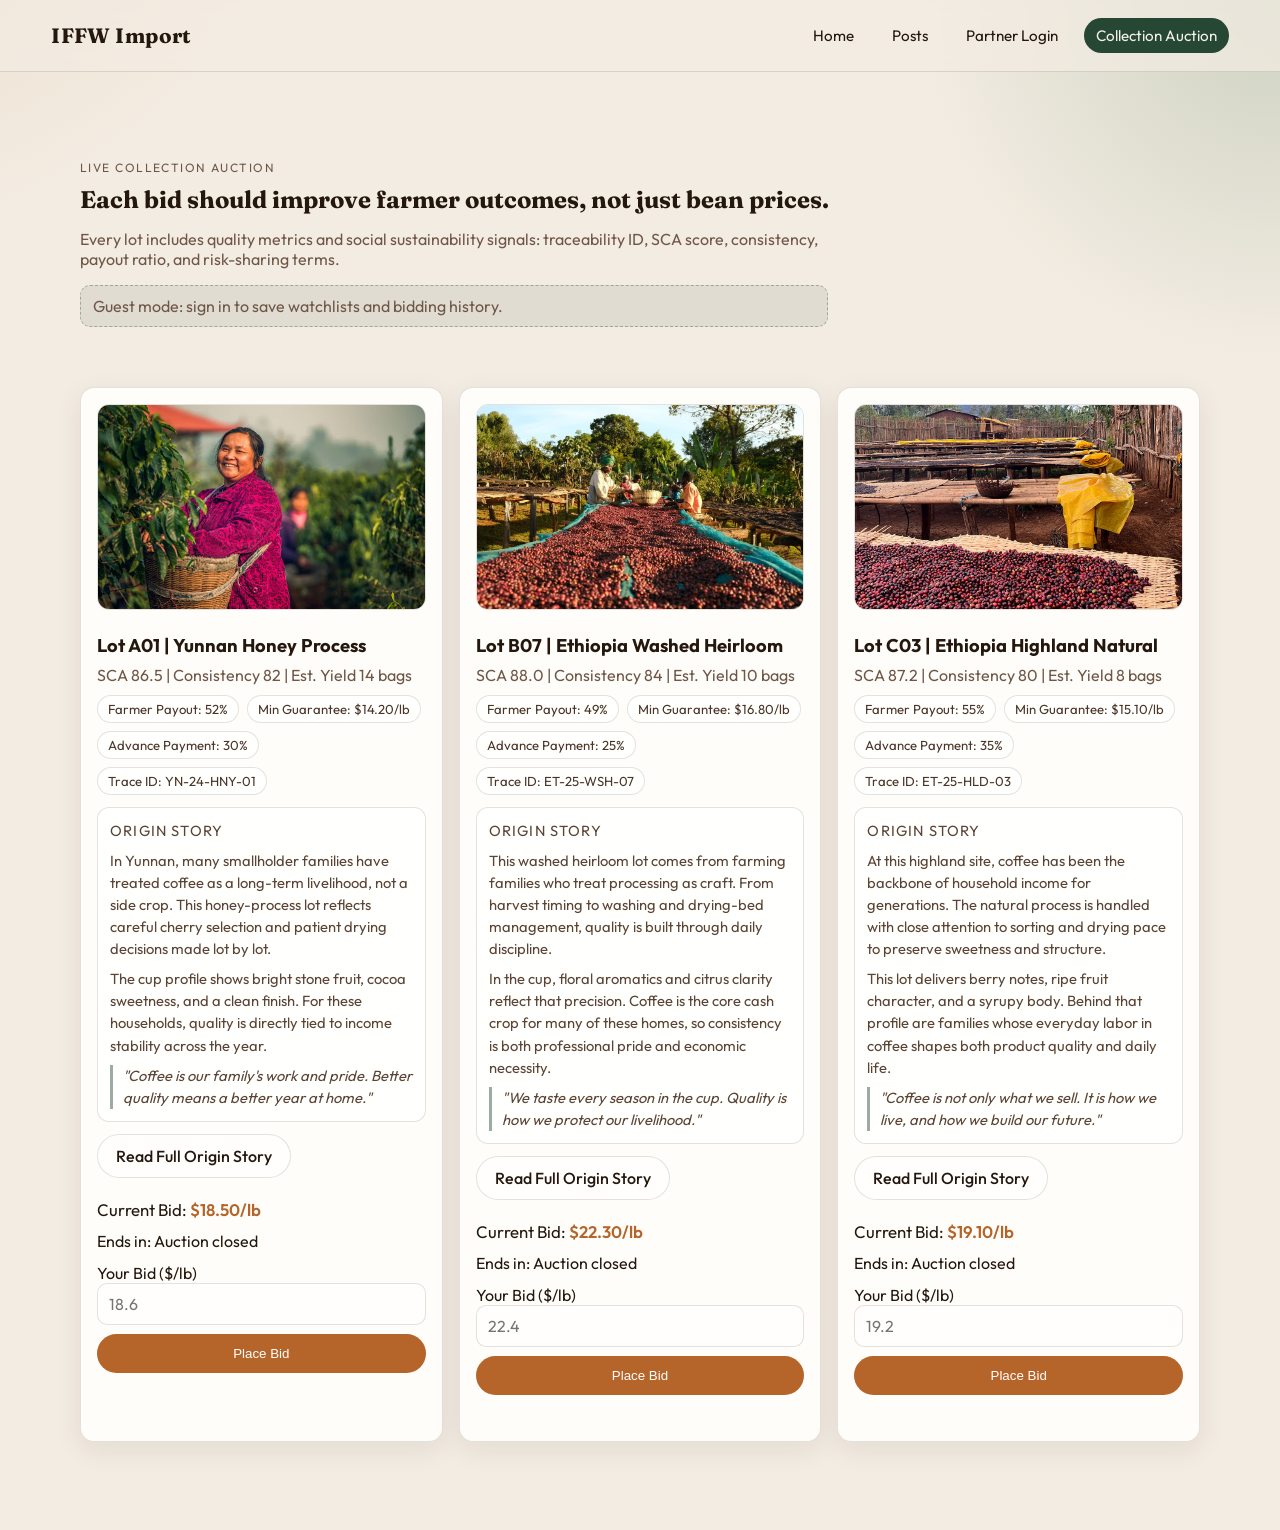
==== auction.html @ 06f8717d "Initial website launch version" ====
<!DOCTYPE html>
<html lang="en">
<head>
  <meta charset="UTF-8">
  <meta name="viewport" content="width=device-width, initial-scale=1.0">
  <title>Collection Auction | IFFW Import</title>
  <link rel="preconnect" href="https://fonts.googleapis.com">
  <link rel="preconnect" href="https://fonts.gstatic.com" crossorigin>
  <link href="https://fonts.googleapis.com/css2?family=Fraunces:opsz,wght@9..144,300;9..144,600;9..144,700&family=Outfit:wght@300;400;500;600&display=swap" rel="stylesheet">
  <link rel="stylesheet" href="styles.css">
</head>
<body class="page-auction">
  <div class="bg-orb orb-4" aria-hidden="true"></div>
  <header class="site-header">
    <a class="brand" href="index.html">IFFW Import</a>
    <nav class="main-nav" aria-label="Main Navigation">
      <a href="index.html">Home</a>
      <a href="posts.html">Posts</a>
      <a href="login.html">Partner Login</a>
      <a class="nav-cta" href="auction.html">Collection Auction</a>
    </nav>
  </header>

  <main class="auction-main">
    <section class="section auction-hero" data-reveal>
      <p class="eyebrow">Live Collection Auction</p>
      <h1>Each bid should improve farmer outcomes, not just bean prices.</h1>
      <p>
        Every lot includes quality metrics and social sustainability signals:
        traceability ID, SCA score, consistency, payout ratio, and risk-sharing terms.
      </p>
      <p id="member-note" class="member-note">Guest mode: sign in to save watchlists and bidding history.</p>
    </section>

    <section class="section lots-grid" data-reveal>
      <article class="lot-card" data-current-bid="18.5">
        <img class="lot-cover" src="assets/yunnan.jpg" alt="Yunnan coffee origin">
        <h2><a class="lot-title-link" href="origin-yunnan.html">Lot A01 | Yunnan Honey Process</a></h2>
        <p class="lot-meta">SCA 86.5 | Consistency 82 | Est. Yield 14 bags</p>
        <div class="lot-tags">
          <span>Farmer Payout: 52%</span>
          <span>Min Guarantee: $14.20/lb</span>
          <span>Advance Payment: 30%</span>
          <span>Trace ID: YN-24-HNY-01</span>
        </div>
        <div class="lot-story">
          <p class="lot-story-title">Origin Story</p>
          <p>
            In Yunnan, many smallholder families have treated coffee as a long-term livelihood, not a side crop.
            This honey-process lot reflects careful cherry selection and patient drying decisions made lot by lot.
          </p>
          <p>
            The cup profile shows bright stone fruit, cocoa sweetness, and a clean finish.
            For these households, quality is directly tied to income stability across the year.
          </p>
          <p class="farmer-quote">"Coffee is our family's work and pride. Better quality means a better year at home."</p>
        </div>
        <a class="btn btn-ghost btn-story" href="origin-yunnan.html">Read Full Origin Story</a>
        <p class="lot-price">Current Bid: <span class="price-value">$18.50/lb</span></p>
        <p class="lot-timer">Ends in: <span data-countdown="2026-03-18T18:00:00"></span></p>
        <form class="bid-form">
          <label>
            Your Bid ($/lb)
            <input type="number" step="0.1" min="18.6" placeholder="18.6" required>
          </label>
          <button class="btn btn-solid" type="submit">Place Bid</button>
        </form>
        <p class="feedback" aria-live="polite"></p>
      </article>

      <article class="lot-card" data-current-bid="22.3">
        <img class="lot-cover" src="assets/ethopia_farm.jpg" alt="Ethiopia coffee origin">
        <h2><a class="lot-title-link" href="origin-ethiopia-washed.html">Lot B07 | Ethiopia Washed Heirloom</a></h2>
        <p class="lot-meta">SCA 88.0 | Consistency 84 | Est. Yield 10 bags</p>
        <div class="lot-tags">
          <span>Farmer Payout: 49%</span>
          <span>Min Guarantee: $16.80/lb</span>
          <span>Advance Payment: 25%</span>
          <span>Trace ID: ET-25-WSH-07</span>
        </div>
        <div class="lot-story">
          <p class="lot-story-title">Origin Story</p>
          <p>
            This washed heirloom lot comes from farming families who treat processing as craft.
            From harvest timing to washing and drying-bed management, quality is built through daily discipline.
          </p>
          <p>
            In the cup, floral aromatics and citrus clarity reflect that precision.
            Coffee is the core cash crop for many of these homes, so consistency is both professional pride and economic necessity.
          </p>
          <p class="farmer-quote">"We taste every season in the cup. Quality is how we protect our livelihood."</p>
        </div>
        <a class="btn btn-ghost btn-story" href="origin-ethiopia-washed.html">Read Full Origin Story</a>
        <p class="lot-price">Current Bid: <span class="price-value">$22.30/lb</span></p>
        <p class="lot-timer">Ends in: <span data-countdown="2026-03-16T21:30:00"></span></p>
        <form class="bid-form">
          <label>
            Your Bid ($/lb)
            <input type="number" step="0.1" min="22.4" placeholder="22.4" required>
          </label>
          <button class="btn btn-solid" type="submit">Place Bid</button>
        </form>
        <p class="feedback" aria-live="polite"></p>
      </article>

      <article class="lot-card" data-current-bid="19.1">
        <img class="lot-cover" src="assets/ethopia2.jpg" alt="Ethiopia highland coffee origin">
        <h2><a class="lot-title-link" href="origin-ethiopia-highland.html">Lot C03 | Ethiopia Highland Natural</a></h2>
        <p class="lot-meta">SCA 87.2 | Consistency 80 | Est. Yield 8 bags</p>
        <div class="lot-tags">
          <span>Farmer Payout: 55%</span>
          <span>Min Guarantee: $15.10/lb</span>
          <span>Advance Payment: 35%</span>
          <span>Trace ID: ET-25-HLD-03</span>
        </div>
        <div class="lot-story">
          <p class="lot-story-title">Origin Story</p>
          <p>
            At this highland site, coffee has been the backbone of household income for generations.
            The natural process is handled with close attention to sorting and drying pace to preserve sweetness and structure.
          </p>
          <p>
            This lot delivers berry notes, ripe fruit character, and a syrupy body.
            Behind that profile are families whose everyday labor in coffee shapes both product quality and daily life.
          </p>
          <p class="farmer-quote">"Coffee is not only what we sell. It is how we live, and how we build our future."</p>
        </div>
        <a class="btn btn-ghost btn-story" href="origin-ethiopia-highland.html">Read Full Origin Story</a>
        <p class="lot-price">Current Bid: <span class="price-value">$19.10/lb</span></p>
        <p class="lot-timer">Ends in: <span data-countdown="2026-03-19T14:45:00"></span></p>
        <form class="bid-form">
          <label>
            Your Bid ($/lb)
            <input type="number" step="0.1" min="19.2" placeholder="19.2" required>
          </label>
          <button class="btn btn-solid" type="submit">Place Bid</button>
        </form>
        <p class="feedback" aria-live="polite"></p>
      </article>
    </section>
  </main>

  <script src="app.js"></script>
</body>
</html>
---- styles.css ----
:root {
  --bg: #f3ece2;
  --surface: #fffdf9;
  --ink: #24170d;
  --muted: #6f5748;
  --accent: #b5652a;
  --accent-2: #264734;
  --line: rgba(36, 23, 13, 0.12);
  --shadow: 0 18px 45px rgba(52, 27, 10, 0.13);
  --radius-lg: 20px;
  --radius-md: 14px;
}

*,
*::before,
*::after {
  box-sizing: border-box;
}

html,
body {
  margin: 0;
  padding: 0;
  font-family: "Outfit", "Segoe UI", sans-serif;
  color: var(--ink);
  background:
    radial-gradient(1100px circle at -15% -20%, rgba(206, 145, 96, 0.3), transparent 50%),
    radial-gradient(900px circle at 100% 0%, rgba(77, 120, 86, 0.23), transparent 40%),
    var(--bg);
  min-height: 100%;
}

a {
  color: inherit;
}

.bg-orb {
  position: fixed;
  border-radius: 999px;
  filter: blur(35px);
  pointer-events: none;
  z-index: -1;
  opacity: 0.4;
  animation: drift 8s ease-in-out infinite alternate;
}

.orb-1 {
  width: 260px;
  height: 260px;
  background: #d2a16f;
  left: -80px;
  top: 130px;
}

.orb-2 {
  width: 320px;
  height: 320px;
  background: #7ca38f;
  right: -120px;
  top: 320px;
}

.orb-3 {
  width: 320px;
  height: 320px;
  background: #d8b388;
  right: -120px;
  top: 120px;
}

.orb-4 {
  width: 280px;
  height: 280px;
  background: #7d9e86;
  left: -110px;
  top: 220px;
}

.site-header {
  position: sticky;
  top: 0;
  z-index: 12;
  display: flex;
  justify-content: space-between;
  align-items: center;
  padding: 18px clamp(18px, 4vw, 52px);
  backdrop-filter: blur(10px);
  background: rgba(243, 236, 226, 0.72);
  border-bottom: 1px solid var(--line);
}

.brand {
  font-family: "Fraunces", "Times New Roman", serif;
  font-size: 1.3rem;
  font-weight: 700;
  text-decoration: none;
  letter-spacing: 0.02em;
}

.main-nav {
  display: flex;
  gap: 14px;
  align-items: center;
}

.main-nav a {
  text-decoration: none;
  padding: 8px 12px;
  border-radius: 999px;
  font-size: 0.95rem;
}

.main-nav a:hover {
  background: rgba(181, 101, 42, 0.12);
}

.main-nav .nav-cta {
  background: var(--accent-2);
  color: #f4f1eb;
}

.section {
  width: min(1120px, 92vw);
  margin: 0 auto;
  padding: clamp(44px, 8vw, 88px) 0;
}

.hero {
  display: grid;
  gap: 28px;
  grid-template-columns: 1.2fr 0.9fr;
  align-items: stretch;
}

.hero-copy h1,
.auth-intro h1,
.auction-hero h1,
.section-head h2 {
  font-family: "Fraunces", "Times New Roman", serif;
  line-height: 1.1;
  margin: 0;
}

.hero-copy h1 {
  font-size: clamp(2rem, 4vw, 3.2rem);
  max-width: 14ch;
}

.hero-copy p {
  color: var(--muted);
  max-width: 58ch;
  margin: 16px 0 0;
}

.eyebrow {
  text-transform: uppercase;
  letter-spacing: 0.12em;
  font-size: 0.75rem;
  color: var(--accent-2);
  margin: 0 0 12px;
}

.hero-actions {
  margin-top: 26px;
  display: flex;
  gap: 12px;
  flex-wrap: wrap;
}

.btn {
  display: inline-flex;
  align-items: center;
  justify-content: center;
  border-radius: 999px;
  border: 1px solid transparent;
  padding: 11px 18px;
  font-weight: 500;
  cursor: pointer;
  text-decoration: none;
}

.btn-solid {
  background: var(--accent);
  color: #fff;
}

.btn-solid:hover {
  filter: brightness(1.05);
}

.btn-ghost {
  border-color: var(--line);
  background: rgba(255, 255, 255, 0.65);
}

.impact-board {
  background: linear-gradient(160deg, #fffdfb, #f3e4d5);
  border: 1px solid var(--line);
  border-radius: var(--radius-lg);
  box-shadow: var(--shadow);
  padding: 20px;
}

.impact-board h2 {
  margin: 2px 0 16px;
  font-family: "Fraunces", "Times New Roman", serif;
}

.impact-grid {
  display: grid;
  gap: 12px;
  grid-template-columns: repeat(2, minmax(120px, 1fr));
}

.impact-grid article {
  border-radius: 12px;
  padding: 14px;
  border: 1px solid var(--line);
  background: rgba(255, 255, 255, 0.8);
}

.impact-number {
  margin: 0;
  font-size: 1.5rem;
  color: var(--accent);
  font-family: "Fraunces", "Times New Roman", serif;
}

.impact-grid p {
  margin: 8px 0 0;
  color: var(--muted);
  font-size: 0.92rem;
}

.cards-row {
  display: grid;
  gap: 16px;
  grid-template-columns: repeat(3, minmax(210px, 1fr));
}

.text-cards .value-card {
  display: grid;
  align-content: start;
  gap: 8px;
}

.value-card {
  border-radius: var(--radius-md);
  background: var(--surface);
  border: 1px solid var(--line);
  padding: 18px;
  box-shadow: 0 8px 24px rgba(40, 20, 5, 0.08);
}

.value-card img {
  width: 46px;
  height: 46px;
  margin-bottom: 8px;
}

.value-card h3 {
  margin: 4px 0 8px;
  font-size: 1.1rem;
}

.value-card p {
  margin: 0;
  color: var(--muted);
}

.card-label {
  margin: 0;
  letter-spacing: 0.1em;
  text-transform: uppercase;
  font-size: 0.74rem;
  color: var(--accent-2);
}

.section-head {
  margin-bottom: 24px;
}

.section-head h2 {
  font-size: clamp(1.7rem, 2.6vw, 2.5rem);
  margin-top: 6px;
}

.about-detail p {
  margin: 0 0 14px;
  color: var(--muted);
  max-width: 78ch;
  line-height: 1.65;
}

.statements {
  display: grid;
  grid-template-columns: 1fr 1fr;
  gap: 16px;
  padding-top: 8px;
}

.statement-card {
  border-radius: var(--radius-lg);
  border: 1px solid var(--line);
  background: linear-gradient(145deg, #fffdf9, #f5ece0);
  box-shadow: 0 8px 28px rgba(36, 20, 4, 0.08);
  padding: 22px;
}

.statement-card h2 {
  margin: 0 0 10px;
  font-family: "Fraunces", "Times New Roman", serif;
  font-size: clamp(1.35rem, 2vw, 1.85rem);
  line-height: 1.25;
}

.statement-card p:last-child {
  margin: 0;
  color: var(--muted);
}

.strategy-layout {
  display: grid;
  grid-template-columns: 1.2fr 0.8fr;
  gap: 20px;
}

.timeline-grid {
  display: grid;
  grid-template-columns: repeat(3, minmax(220px, 1fr));
  gap: 14px;
}

.timeline-card {
  border-radius: var(--radius-md);
  border: 1px solid var(--line);
  background: var(--surface);
  padding: 16px;
  box-shadow: 0 8px 28px rgba(36, 20, 4, 0.08);
}

.timeline-step {
  margin: 0 0 8px;
  font-size: 0.8rem;
  text-transform: uppercase;
  letter-spacing: 0.08em;
  color: var(--accent);
}

.timeline-card h3 {
  margin: 0 0 8px;
  font-family: "Fraunces", "Times New Roman", serif;
}

.timeline-card p {
  margin: 0;
  color: var(--muted);
}

.rule-sheet {
  margin-top: 14px;
  border-radius: var(--radius-md);
  background: linear-gradient(145deg, #fef9f2, #f3ecdf);
  border: 1px solid var(--line);
  padding: 16px;
}

.rule-sheet h3 {
  margin: 0 0 10px;
  font-family: "Fraunces", "Times New Roman", serif;
}

.strategy-main {
  background: var(--surface);
  border-radius: var(--radius-lg);
  padding: 24px;
  border: 1px solid var(--line);
}

.strategy-main p {
  color: var(--muted);
  margin-top: 0;
}

.clean-list {
  margin: 0;
  padding-left: 18px;
}

.clean-list li {
  margin-bottom: 10px;
}

.cert-stack {
  background: linear-gradient(150deg, #ecf4ec, #fdf9f3);
  border-radius: var(--radius-lg);
  border: 1px solid var(--line);
  padding: 18px;
  display: grid;
  grid-template-columns: repeat(3, 1fr);
  align-items: center;
  gap: 12px;
}

.cert-stack img {
  width: 100%;
  max-width: 112px;
  margin: 0 auto;
  display: block;
}

.swot-grid {
  display: grid;
  grid-template-columns: repeat(2, minmax(220px, 1fr));
  gap: 14px;
}

.swot-grid article,
.map-grid article,
.lot-card,
.auth-card {
  border-radius: var(--radius-md);
  border: 1px solid var(--line);
  background: var(--surface);
  box-shadow: 0 8px 28px rgba(36, 20, 4, 0.08);
}

.swot-grid article {
  padding: 16px;
}

.swot-grid h3 {
  margin: 0 0 8px;
  font-family: "Fraunces", "Times New Roman", serif;
}

.swot-grid p,
.map-grid p,
.lot-meta {
  margin: 0;
  color: var(--muted);
}

.map-grid {
  margin-top: 14px;
  display: grid;
  gap: 14px;
  grid-template-columns: repeat(4, minmax(180px, 1fr));
}

.map-grid article {
  padding: 14px;
}

.map-grid h4 {
  margin: 0 0 8px;
}

.site-footer {
  border-top: 1px solid var(--line);
  text-align: center;
  padding: 20px;
  color: var(--muted);
}

.auth-shell {
  width: min(1120px, 92vw);
  margin: 0 auto;
  display: grid;
  grid-template-columns: 1.05fr 0.95fr;
  gap: 22px;
  padding: clamp(30px, 8vw, 80px) 0;
}

.auth-intro p {
  color: var(--muted);
}

.auth-card {
  padding: 18px;
  max-width: 520px;
}

.auth-tabs {
  display: grid;
  grid-template-columns: 1fr 1fr;
  gap: 8px;
  margin-bottom: 16px;
}

.tab-btn {
  padding: 10px;
  border-radius: 10px;
  border: 1px solid var(--line);
  background: #f7f3ec;
  cursor: pointer;
}

.tab-btn.is-active {
  background: var(--accent-2);
  color: #f4f2ed;
}

.auth-form {
  display: grid;
  gap: 12px;
}

.auth-form label {
  display: grid;
  gap: 6px;
  font-size: 0.92rem;
}

input,
select {
  width: 100%;
  border: 1px solid var(--line);
  border-radius: 10px;
  padding: 10px 11px;
  font: inherit;
  background: #fffefc;
}

.is-hidden {
  display: none;
}

.feedback {
  min-height: 1.3em;
  margin: 10px 0 0;
  color: var(--accent-2);
  font-size: 0.95rem;
}

.auction-main .auction-hero {
  padding-bottom: 30px;
}

.auction-hero p {
  color: var(--muted);
  max-width: 68ch;
}

.member-note {
  margin-top: 14px;
  background: rgba(38, 71, 52, 0.09);
  border: 1px dashed rgba(38, 71, 52, 0.35);
  border-radius: 10px;
  padding: 10px 12px;
}

.lots-grid {
  padding-top: 14px;
  display: grid;
  gap: 16px;
  grid-template-columns: repeat(3, minmax(240px, 1fr));
}

.lot-card {
  padding: 16px;
}

.lot-cover {
  width: 100%;
  aspect-ratio: 16 / 10;
  object-fit: cover;
  border-radius: 12px;
  border: 1px solid var(--line);
  margin-bottom: 12px;
}

.lot-tags {
  display: flex;
  gap: 8px;
  flex-wrap: wrap;
  margin: 10px 0 12px;
}

.lot-tags span {
  border-radius: 999px;
  border: 1px solid var(--line);
  background: rgba(255, 255, 255, 0.7);
  padding: 5px 10px;
  font-size: 0.82rem;
  color: #4a3528;
}

.lot-story {
  border: 1px solid var(--line);
  background: rgba(255, 255, 255, 0.68);
  border-radius: 12px;
  padding: 12px;
  margin: 0 0 12px;
}

.lot-story-title {
  margin: 0 0 6px;
  text-transform: uppercase;
  letter-spacing: 0.08em;
  font-size: 0.73rem;
  color: var(--accent-2);
}

.lot-story p {
  margin: 0 0 8px;
  color: #5b4435;
  line-height: 1.5;
  font-size: 0.92rem;
}

.lot-story p:last-child {
  margin-bottom: 0;
}

.farmer-quote {
  margin-top: 10px;
  padding-left: 10px;
  border-left: 3px solid rgba(38, 71, 52, 0.45);
  color: #355745;
  font-style: italic;
}

.lot-card h2 {
  margin: 8px 0;
  font-size: 1.15rem;
}

.lot-title-link {
  text-decoration: none;
}

.lot-title-link:hover {
  text-decoration: underline;
  text-underline-offset: 2px;
}

.btn-story {
  margin-bottom: 10px;
}

.lot-price {
  margin: 11px 0;
  font-size: 1.05rem;
}

.price-value {
  color: var(--accent);
  font-weight: 600;
}

.lot-timer {
  margin: 0 0 12px;
}

.bid-form {
  display: grid;
  gap: 9px;
}

[data-reveal] {
  opacity: 0;
  transform: translateY(16px);
  transition: opacity 0.55s ease, transform 0.55s ease;
}

[data-reveal].is-visible {
  opacity: 1;
  transform: translateY(0);
}

.origin-hero {
  display: grid;
  grid-template-columns: 1fr 1fr;
  gap: 20px;
  align-items: stretch;
}

.origin-figure img {
  width: 100%;
  height: 100%;
  min-height: 320px;
  object-fit: cover;
  border-radius: var(--radius-lg);
  border: 1px solid var(--line);
  box-shadow: var(--shadow);
}

.origin-intro {
  border: 1px solid var(--line);
  border-radius: var(--radius-lg);
  background: var(--surface);
  box-shadow: 0 8px 28px rgba(36, 20, 4, 0.08);
  padding: 20px;
  display: grid;
  align-content: start;
  gap: 10px;
}

.origin-intro h1 {
  margin: 0;
  font-family: "Fraunces", "Times New Roman", serif;
  line-height: 1.2;
}

.origin-intro p {
  margin: 0;
  color: var(--muted);
}

.origin-grid {
  display: grid;
  grid-template-columns: repeat(3, minmax(210px, 1fr));
  gap: 14px;
  padding-top: 20px;
}

.origin-panel {
  border: 1px solid var(--line);
  border-radius: var(--radius-md);
  background: var(--surface);
  box-shadow: 0 8px 24px rgba(36, 20, 4, 0.08);
  padding: 16px;
}

.origin-panel h2 {
  margin: 0 0 8px;
  font-family: "Fraunces", "Times New Roman", serif;
  font-size: 1.2rem;
}

.origin-panel p {
  margin: 0;
  color: var(--muted);
  line-height: 1.55;
}

.origin-quote {
  padding-top: 6px;
}

.origin-quote p {
  margin: 0;
  border-left: 4px solid rgba(38, 71, 52, 0.5);
  padding: 14px 0 14px 14px;
  color: #355745;
  font-style: italic;
  font-size: 1.05rem;
  background: rgba(255, 255, 255, 0.55);
  border-radius: 8px;
}

.post-hero h1 {
  margin: 0;
  font-family: "Fraunces", "Times New Roman", serif;
  font-size: clamp(1.9rem, 3vw, 2.8rem);
  line-height: 1.15;
  max-width: 18ch;
}

.post-hero p {
  margin: 12px 0 0;
  color: var(--muted);
  max-width: 76ch;
}

.post-article {
  border: 1px solid var(--line);
  border-radius: var(--radius-lg);
  background: var(--surface);
  box-shadow: 0 8px 30px rgba(36, 20, 4, 0.08);
  padding: 24px;
}

.post-article h2 {
  margin: 18px 0 8px;
  font-family: "Fraunces", "Times New Roman", serif;
  font-size: 1.35rem;
}

.post-article p {
  margin: 0;
  color: var(--muted);
  line-height: 1.6;
}

.post-stat {
  display: inline-flex;
  flex-direction: column;
  gap: 2px;
  border-radius: 12px;
  border: 1px solid rgba(181, 101, 42, 0.35);
  background: rgba(181, 101, 42, 0.08);
  padding: 12px 14px;
}

.post-stat-num {
  margin: 0;
  font-size: clamp(2rem, 3.8vw, 2.8rem);
  line-height: 1;
  color: var(--accent);
  font-family: "Fraunces", "Times New Roman", serif;
}

.post-stat-label {
  margin: 0;
  font-size: 0.86rem;
  color: #6d4d37;
  max-width: 46ch;
}

.post-endnote {
  margin-top: 16px !important;
  padding-left: 10px;
  border-left: 3px solid rgba(38, 71, 52, 0.45);
}

.post-actions {
  display: flex;
  gap: 10px;
  margin-top: 18px;
  flex-wrap: wrap;
}

.post-list {
  display: grid;
  grid-template-columns: repeat(3, minmax(230px, 1fr));
  gap: 14px;
  padding-top: 10px;
}

.post-card {
  border: 1px solid var(--line);
  border-radius: var(--radius-md);
  background: var(--surface);
  box-shadow: 0 8px 26px rgba(36, 20, 4, 0.08);
  padding: 16px;
  display: grid;
  align-content: start;
  gap: 10px;
}

.post-meta {
  margin: 0;
  font-size: 0.75rem;
  letter-spacing: 0.08em;
  text-transform: uppercase;
  color: var(--accent-2);
}

.post-card h2 {
  margin: 0;
  font-family: "Fraunces", "Times New Roman", serif;
  font-size: 1.3rem;
  line-height: 1.25;
}

.post-card p {
  margin: 0;
  color: var(--muted);
  line-height: 1.55;
}

@keyframes drift {
  from {
    transform: translateY(0) translateX(0);
  }
  to {
    transform: translateY(-18px) translateX(14px);
  }
}

@media (max-width: 980px) {
  .hero,
  .strategy-layout,
  .auth-shell,
  .origin-hero,
  .statements {
    grid-template-columns: 1fr;
  }

  .origin-grid,
  .timeline-grid,
  .cards-row,
  .post-list,
  .lots-grid {
    grid-template-columns: repeat(2, minmax(220px, 1fr));
  }

  .map-grid {
    grid-template-columns: repeat(2, minmax(180px, 1fr));
  }

  .auth-card {
    max-width: 100%;
  }
}

@media (max-width: 640px) {
  .site-header {
    flex-direction: column;
    gap: 10px;
    align-items: flex-start;
  }

  .main-nav {
    flex-wrap: wrap;
  }

  .impact-grid,
  .timeline-grid,
  .cards-row,
  .post-list,
  .swot-grid,
  .map-grid,
  .lots-grid {
    grid-template-columns: 1fr;
  }

  .cert-stack {
    grid-template-columns: 1fr;
    justify-items: center;
  }
}
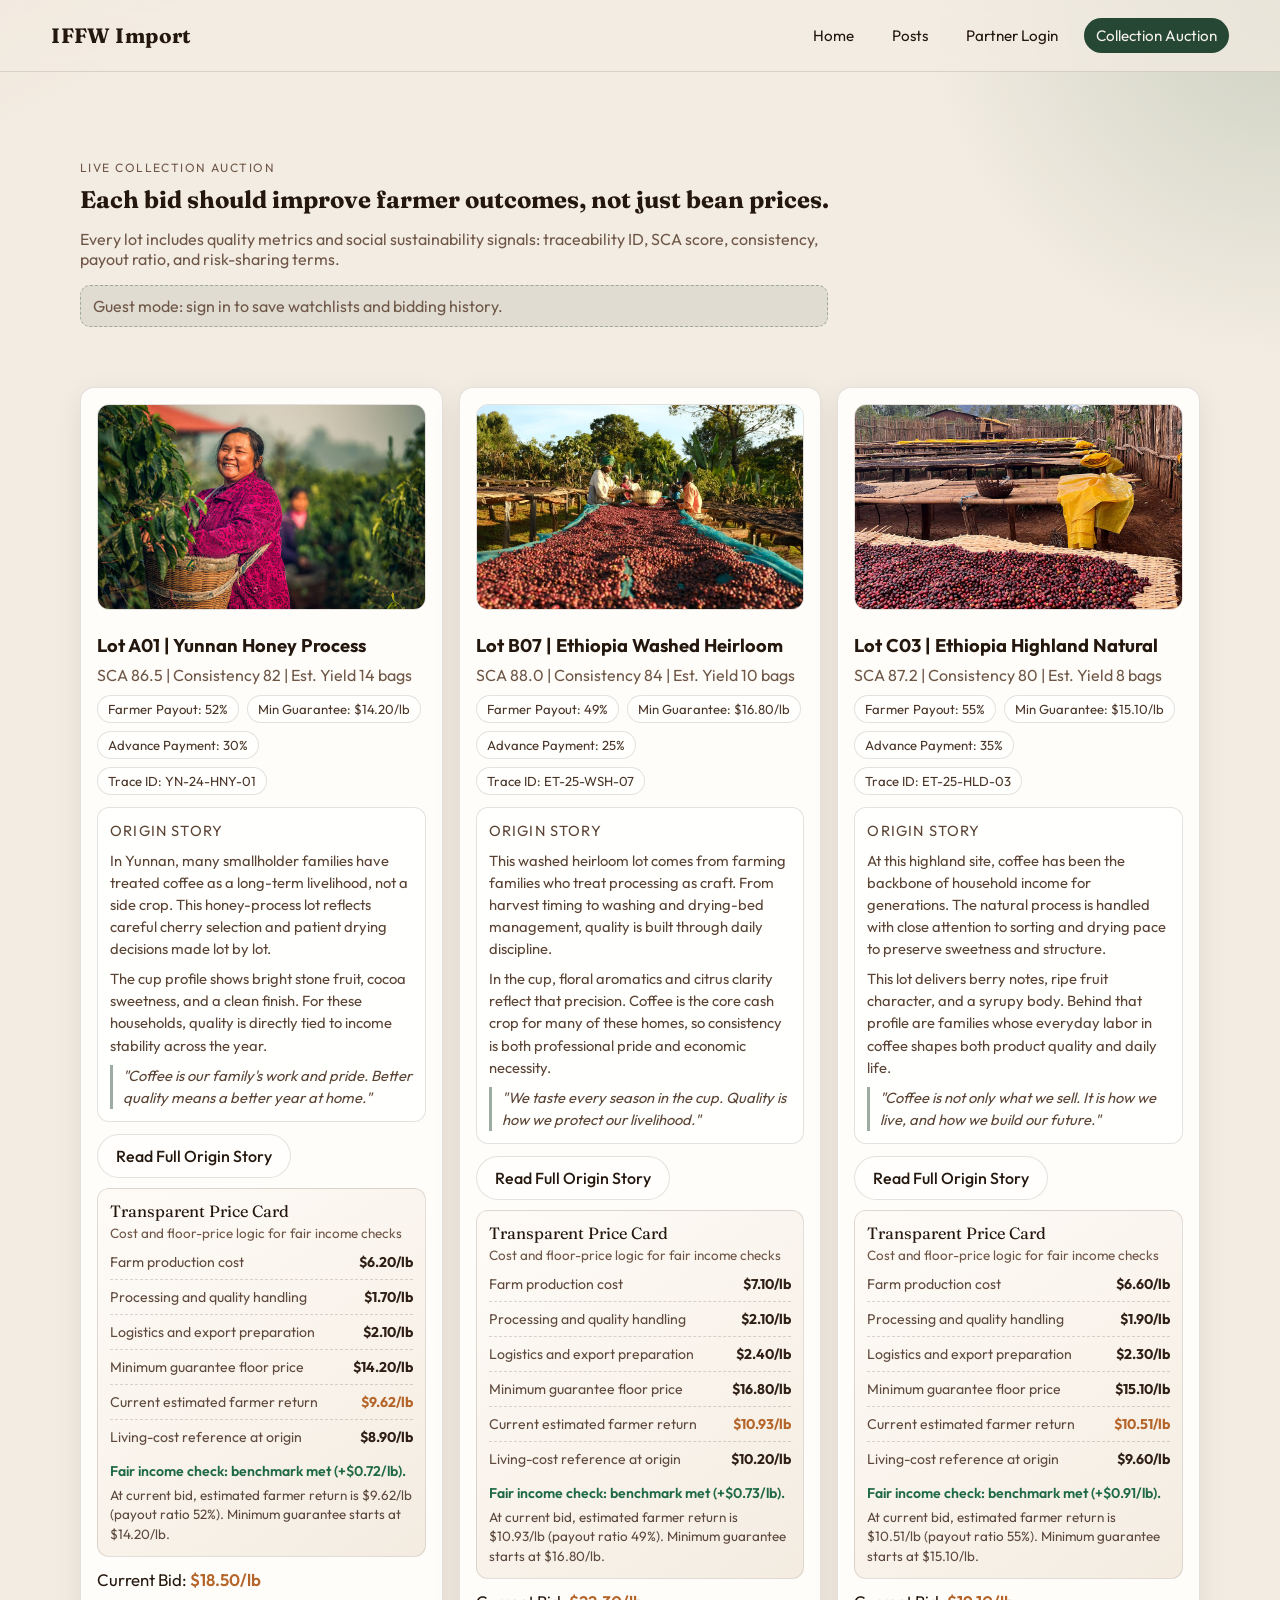
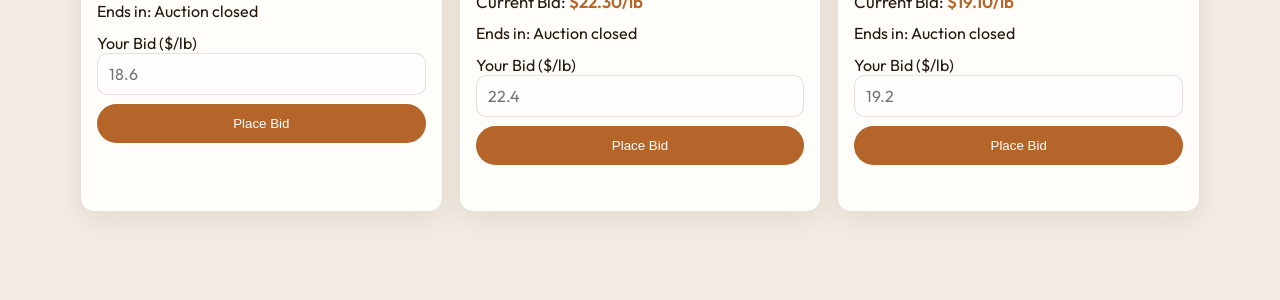
==== commit 625e18e9: "Add transparent pricing cards and fair-income checks per lot" ====
--- a/auction.html
+++ b/auction.html
@@ -33,7 +33,7 @@
     </section>
 
     <section class="section lots-grid" data-reveal>
-      <article class="lot-card" data-current-bid="18.5">
+      <article class="lot-card" data-current-bid="18.5" data-payout-ratio="0.52" data-farm-cost="6.20" data-process-cost="1.70" data-logistics-cost="2.10" data-living-price="8.90" data-min-guarantee="14.20">
         <img class="lot-cover" src="assets/yunnan.jpg" alt="Yunnan coffee origin">
         <h2><a class="lot-title-link" href="origin-yunnan.html">Lot A01 | Yunnan Honey Process</a></h2>
         <p class="lot-meta">SCA 86.5 | Consistency 82 | Est. Yield 14 bags</p>
@@ -56,6 +56,18 @@
           <p class="farmer-quote">"Coffee is our family's work and pride. Better quality means a better year at home."</p>
         </div>
         <a class="btn btn-ghost btn-story" href="origin-yunnan.html">Read Full Origin Story</a>
+        <div class="price-card">
+          <p class="price-card-title">Transparent Price Card</p>
+          <p class="price-card-sub">Cost and floor-price logic for fair income checks</p>
+          <div class="price-row"><span>Farm production cost</span><strong>$6.20/lb</strong></div>
+          <div class="price-row"><span>Processing and quality handling</span><strong>$1.70/lb</strong></div>
+          <div class="price-row"><span>Logistics and export preparation</span><strong>$2.10/lb</strong></div>
+          <div class="price-row"><span>Minimum guarantee floor price</span><strong>$14.20/lb</strong></div>
+          <div class="price-row emphasis"><span>Current estimated farmer return</span><strong data-field="farmer-return">$0.00/lb</strong></div>
+          <div class="price-row"><span>Living-cost reference at origin</span><strong data-field="living-price">$8.90/lb</strong></div>
+          <p class="price-status" data-field="fair-status"></p>
+          <p class="price-note" data-field="fair-note"></p>
+        </div>
         <p class="lot-price">Current Bid: <span class="price-value">$18.50/lb</span></p>
         <p class="lot-timer">Ends in: <span data-countdown="2026-03-18T18:00:00"></span></p>
         <form class="bid-form">
@@ -68,7 +80,7 @@
         <p class="feedback" aria-live="polite"></p>
       </article>
 
-      <article class="lot-card" data-current-bid="22.3">
+      <article class="lot-card" data-current-bid="22.3" data-payout-ratio="0.49" data-farm-cost="7.10" data-process-cost="2.10" data-logistics-cost="2.40" data-living-price="10.20" data-min-guarantee="16.80">
         <img class="lot-cover" src="assets/ethopia_farm.jpg" alt="Ethiopia coffee origin">
         <h2><a class="lot-title-link" href="origin-ethiopia-washed.html">Lot B07 | Ethiopia Washed Heirloom</a></h2>
         <p class="lot-meta">SCA 88.0 | Consistency 84 | Est. Yield 10 bags</p>
@@ -91,6 +103,18 @@
           <p class="farmer-quote">"We taste every season in the cup. Quality is how we protect our livelihood."</p>
         </div>
         <a class="btn btn-ghost btn-story" href="origin-ethiopia-washed.html">Read Full Origin Story</a>
+        <div class="price-card">
+          <p class="price-card-title">Transparent Price Card</p>
+          <p class="price-card-sub">Cost and floor-price logic for fair income checks</p>
+          <div class="price-row"><span>Farm production cost</span><strong>$7.10/lb</strong></div>
+          <div class="price-row"><span>Processing and quality handling</span><strong>$2.10/lb</strong></div>
+          <div class="price-row"><span>Logistics and export preparation</span><strong>$2.40/lb</strong></div>
+          <div class="price-row"><span>Minimum guarantee floor price</span><strong>$16.80/lb</strong></div>
+          <div class="price-row emphasis"><span>Current estimated farmer return</span><strong data-field="farmer-return">$0.00/lb</strong></div>
+          <div class="price-row"><span>Living-cost reference at origin</span><strong data-field="living-price">$10.20/lb</strong></div>
+          <p class="price-status" data-field="fair-status"></p>
+          <p class="price-note" data-field="fair-note"></p>
+        </div>
         <p class="lot-price">Current Bid: <span class="price-value">$22.30/lb</span></p>
         <p class="lot-timer">Ends in: <span data-countdown="2026-03-16T21:30:00"></span></p>
         <form class="bid-form">
@@ -103,7 +127,7 @@
         <p class="feedback" aria-live="polite"></p>
       </article>
 
-      <article class="lot-card" data-current-bid="19.1">
+      <article class="lot-card" data-current-bid="19.1" data-payout-ratio="0.55" data-farm-cost="6.60" data-process-cost="1.90" data-logistics-cost="2.30" data-living-price="9.60" data-min-guarantee="15.10">
         <img class="lot-cover" src="assets/ethopia2.jpg" alt="Ethiopia highland coffee origin">
         <h2><a class="lot-title-link" href="origin-ethiopia-highland.html">Lot C03 | Ethiopia Highland Natural</a></h2>
         <p class="lot-meta">SCA 87.2 | Consistency 80 | Est. Yield 8 bags</p>
@@ -126,6 +150,18 @@
           <p class="farmer-quote">"Coffee is not only what we sell. It is how we live, and how we build our future."</p>
         </div>
         <a class="btn btn-ghost btn-story" href="origin-ethiopia-highland.html">Read Full Origin Story</a>
+        <div class="price-card">
+          <p class="price-card-title">Transparent Price Card</p>
+          <p class="price-card-sub">Cost and floor-price logic for fair income checks</p>
+          <div class="price-row"><span>Farm production cost</span><strong>$6.60/lb</strong></div>
+          <div class="price-row"><span>Processing and quality handling</span><strong>$1.90/lb</strong></div>
+          <div class="price-row"><span>Logistics and export preparation</span><strong>$2.30/lb</strong></div>
+          <div class="price-row"><span>Minimum guarantee floor price</span><strong>$15.10/lb</strong></div>
+          <div class="price-row emphasis"><span>Current estimated farmer return</span><strong data-field="farmer-return">$0.00/lb</strong></div>
+          <div class="price-row"><span>Living-cost reference at origin</span><strong data-field="living-price">$9.60/lb</strong></div>
+          <p class="price-status" data-field="fair-status"></p>
+          <p class="price-note" data-field="fair-note"></p>
+        </div>
         <p class="lot-price">Current Bid: <span class="price-value">$19.10/lb</span></p>
         <p class="lot-timer">Ends in: <span data-countdown="2026-03-19T14:45:00"></span></p>
         <form class="bid-form">
--- a/styles.css
+++ b/styles.css
@@ -613,6 +613,74 @@
   margin-bottom: 0;
 }
 
+.price-card {
+  border: 1px solid var(--line);
+  border-radius: 12px;
+  background: linear-gradient(145deg, #fefbf7, #f4ece1);
+  padding: 12px;
+  margin: 0 0 12px;
+}
+
+.price-card-title {
+  margin: 0;
+  font-family: "Fraunces", "Times New Roman", serif;
+  font-size: 1.02rem;
+}
+
+.price-card-sub {
+  margin: 4px 0 10px;
+  color: var(--muted);
+  font-size: 0.84rem;
+}
+
+.price-row {
+  display: grid;
+  grid-template-columns: 1fr auto;
+  gap: 8px;
+  border-top: 1px dashed rgba(36, 23, 13, 0.16);
+  padding: 8px 0;
+  font-size: 0.88rem;
+  align-items: center;
+}
+
+.price-row:first-of-type {
+  border-top: 0;
+  padding-top: 2px;
+}
+
+.price-row span {
+  color: #5f4a3d;
+}
+
+.price-row strong {
+  color: #2f1f15;
+}
+
+.price-row.emphasis strong {
+  color: var(--accent);
+}
+
+.price-status {
+  margin: 8px 0 0;
+  font-size: 0.88rem;
+  font-weight: 600;
+}
+
+.price-status.is-fair {
+  color: #1f6a46;
+}
+
+.price-status.is-gap {
+  color: #99441f;
+}
+
+.price-note {
+  margin: 6px 0 0;
+  color: #5d493d;
+  font-size: 0.84rem;
+  line-height: 1.45;
+}
+
 .farmer-quote {
   margin-top: 10px;
   padding-left: 10px;
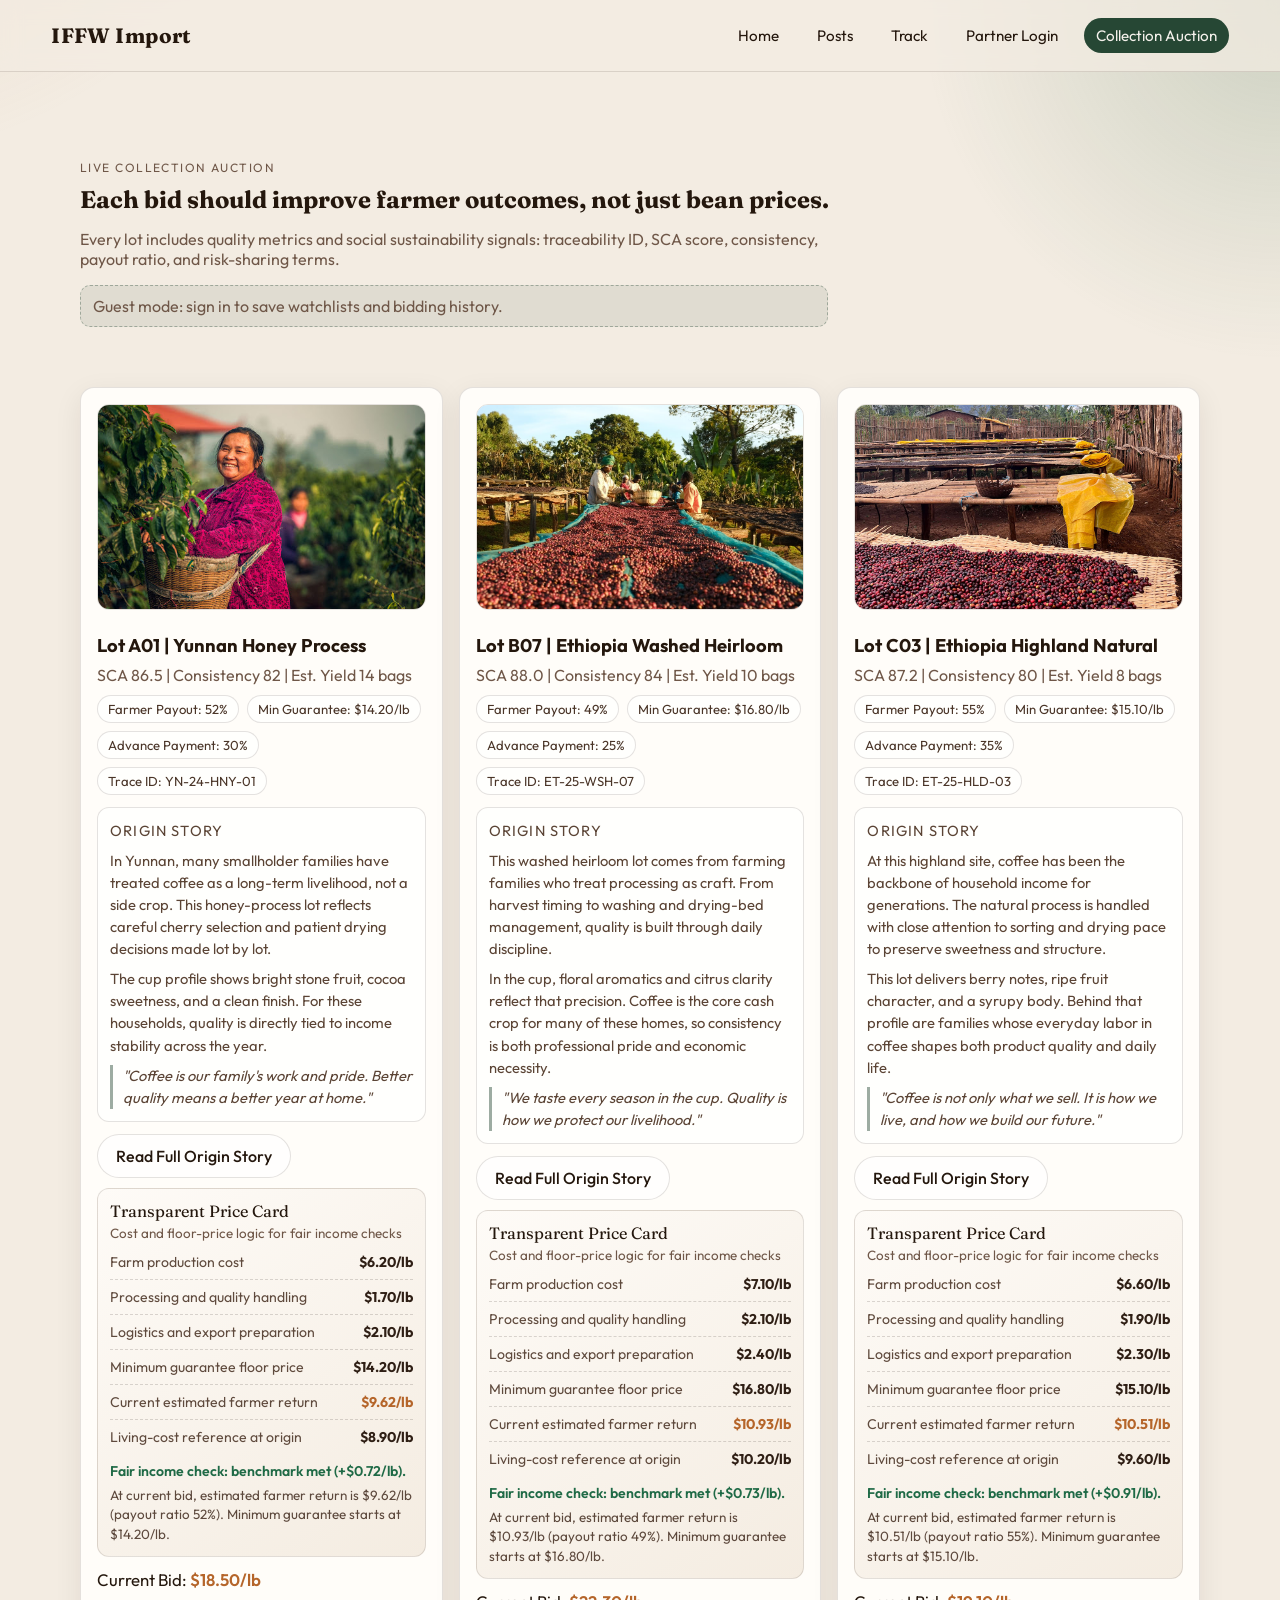
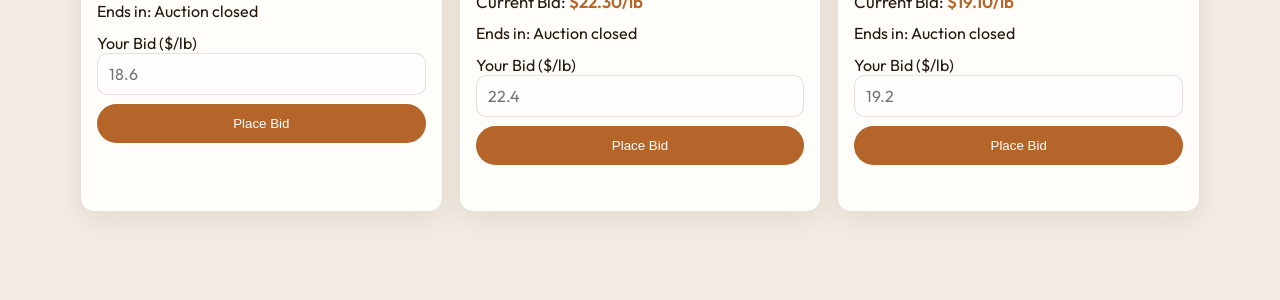
==== commit 05ba2102: "Add transparent lot pricing cards and semiannual impact tracking page" ====
--- a/auction.html
+++ b/auction.html
@@ -16,6 +16,7 @@
     <nav class="main-nav" aria-label="Main Navigation">
       <a href="index.html">Home</a>
       <a href="posts.html">Posts</a>
+      <a href="track.html">Track</a>
       <a href="login.html">Partner Login</a>
       <a class="nav-cta" href="auction.html">Collection Auction</a>
     </nav>
--- a/styles.css
+++ b/styles.css
@@ -929,6 +929,150 @@
   line-height: 1.55;
 }
 
+.track-hero h1 {
+  margin: 0;
+  font-family: "Fraunces", "Times New Roman", serif;
+  font-size: clamp(2rem, 3.2vw, 2.9rem);
+  line-height: 1.15;
+  max-width: 18ch;
+}
+
+.track-hero p {
+  margin: 12px 0 0;
+  color: var(--muted);
+  max-width: 78ch;
+}
+
+.track-meta {
+  margin-top: 14px;
+  display: flex;
+  flex-wrap: wrap;
+  gap: 8px;
+}
+
+.track-meta span {
+  border-radius: 999px;
+  border: 1px solid var(--line);
+  background: rgba(255, 255, 255, 0.6);
+  padding: 6px 10px;
+  font-size: 0.84rem;
+  color: #513d30;
+}
+
+.track-controls {
+  display: flex;
+  gap: 8px;
+  padding-top: 6px;
+  flex-wrap: wrap;
+}
+
+.track-btn {
+  border: 1px solid var(--line);
+  border-radius: 999px;
+  background: #f8f3ec;
+  padding: 9px 14px;
+  cursor: pointer;
+  font: inherit;
+}
+
+.track-btn.is-active {
+  background: var(--accent-2);
+  color: #f6f3ee;
+}
+
+.track-grid {
+  display: grid;
+  grid-template-columns: repeat(3, minmax(240px, 1fr));
+  gap: 14px;
+  padding-top: 10px;
+}
+
+.track-card {
+  border: 1px solid var(--line);
+  border-radius: var(--radius-md);
+  background: var(--surface);
+  box-shadow: 0 8px 24px rgba(36, 20, 4, 0.08);
+  padding: 16px;
+  display: grid;
+  align-content: start;
+  gap: 10px;
+}
+
+.track-card-head {
+  display: flex;
+  justify-content: space-between;
+  gap: 10px;
+  align-items: center;
+}
+
+.track-origin {
+  margin: 0;
+  color: var(--accent-2);
+  font-size: 0.8rem;
+  text-transform: uppercase;
+  letter-spacing: 0.08em;
+}
+
+.track-status {
+  margin: 0;
+  border-radius: 999px;
+  border: 1px solid rgba(38, 71, 52, 0.32);
+  background: rgba(38, 71, 52, 0.12);
+  color: #1f6a46;
+  padding: 4px 9px;
+  font-size: 0.75rem;
+}
+
+.track-card h2 {
+  margin: 0;
+  font-family: "Fraunces", "Times New Roman", serif;
+  font-size: 1.2rem;
+}
+
+.track-sub {
+  margin: 0;
+  color: var(--muted);
+  font-size: 0.9rem;
+}
+
+.track-metrics {
+  border: 1px solid var(--line);
+  border-radius: 10px;
+  background: rgba(255, 255, 255, 0.65);
+  padding: 9px;
+}
+
+.track-metrics p {
+  margin: 0;
+  display: grid;
+  grid-template-columns: 1fr auto;
+  gap: 8px;
+  padding: 6px 0;
+  border-top: 1px dashed rgba(36, 23, 13, 0.14);
+  font-size: 0.86rem;
+}
+
+.track-metrics p:first-child {
+  border-top: 0;
+  padding-top: 0;
+}
+
+.track-metrics span {
+  color: #5f4a3d;
+}
+
+.track-metrics strong {
+  color: #2f1f15;
+}
+
+.track-quote {
+  margin: 0;
+  padding-left: 10px;
+  border-left: 3px solid rgba(38, 71, 52, 0.45);
+  color: #355745;
+  font-style: italic;
+}
+
 @keyframes drift {
   from {
     transform: translateY(0) translateX(0);
@@ -951,6 +1095,7 @@
   .timeline-grid,
   .cards-row,
   .post-list,
+  .track-grid,
   .lots-grid {
     grid-template-columns: repeat(2, minmax(220px, 1fr));
   }
@@ -979,6 +1124,7 @@
   .timeline-grid,
   .cards-row,
   .post-list,
+  .track-grid,
   .swot-grid,
   .map-grid,
   .lots-grid {
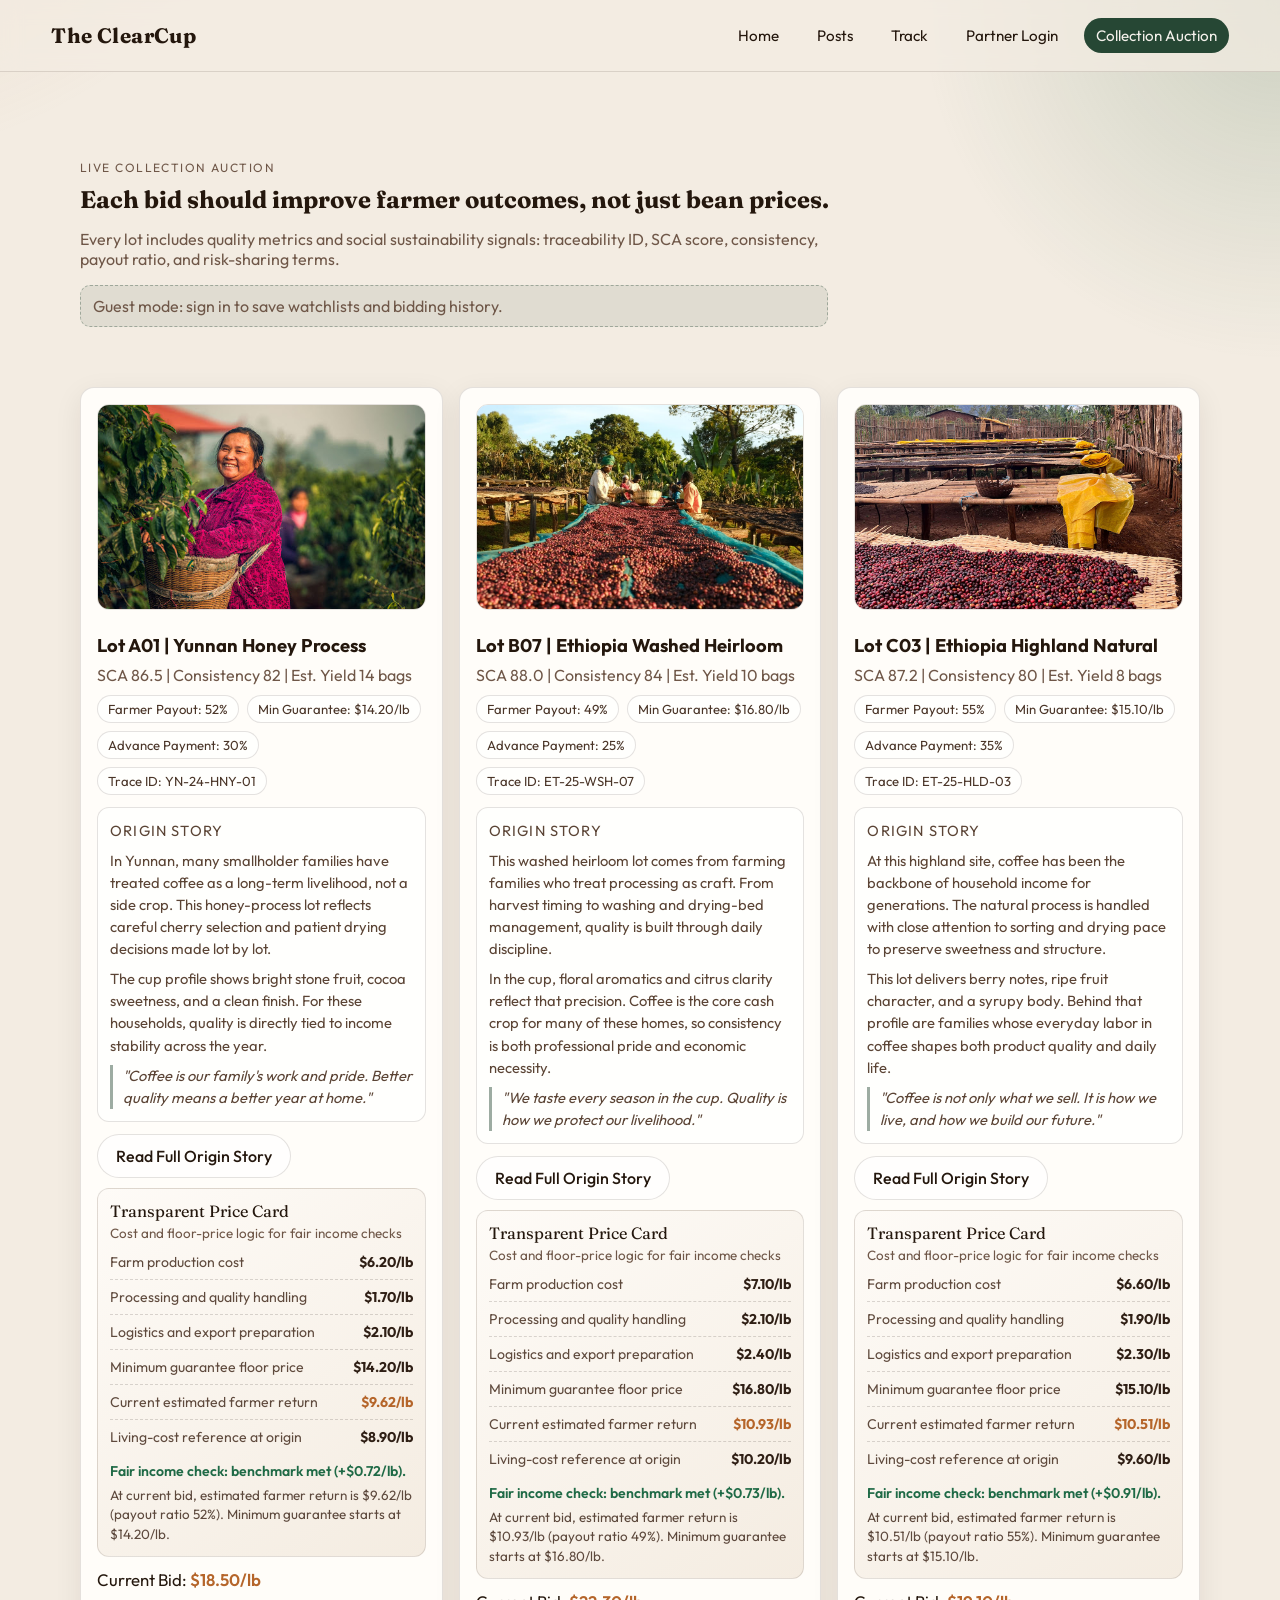
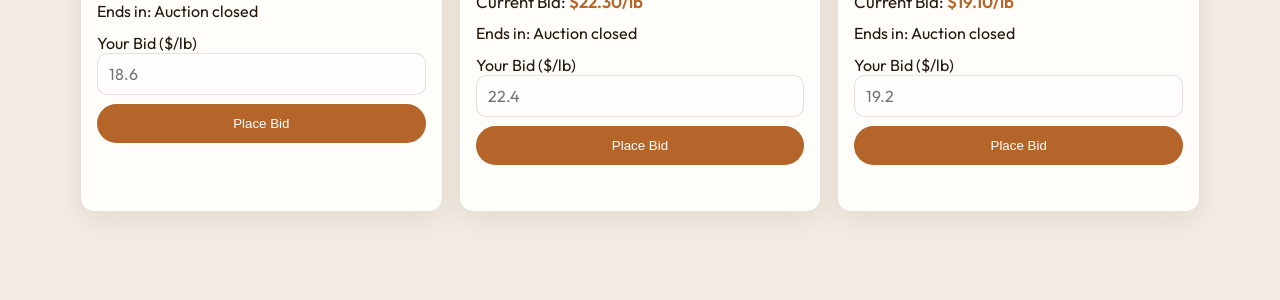
==== commit ca3fd203: "Rename site branding from IFFW to The ClearCup" ====
--- a/auction.html
+++ b/auction.html
@@ -3,7 +3,7 @@
 <head>
   <meta charset="UTF-8">
   <meta name="viewport" content="width=device-width, initial-scale=1.0">
-  <title>Collection Auction | IFFW Import</title>
+  <title>Collection Auction | The ClearCup</title>
   <link rel="preconnect" href="https://fonts.googleapis.com">
   <link rel="preconnect" href="https://fonts.gstatic.com" crossorigin>
   <link href="https://fonts.googleapis.com/css2?family=Fraunces:opsz,wght@9..144,300;9..144,600;9..144,700&family=Outfit:wght@300;400;500;600&display=swap" rel="stylesheet">
@@ -12,7 +12,7 @@
 <body class="page-auction">
   <div class="bg-orb orb-4" aria-hidden="true"></div>
   <header class="site-header">
-    <a class="brand" href="index.html">IFFW Import</a>
+    <a class="brand" href="index.html">The ClearCup</a>
     <nav class="main-nav" aria-label="Main Navigation">
       <a href="index.html">Home</a>
       <a href="posts.html">Posts</a>
